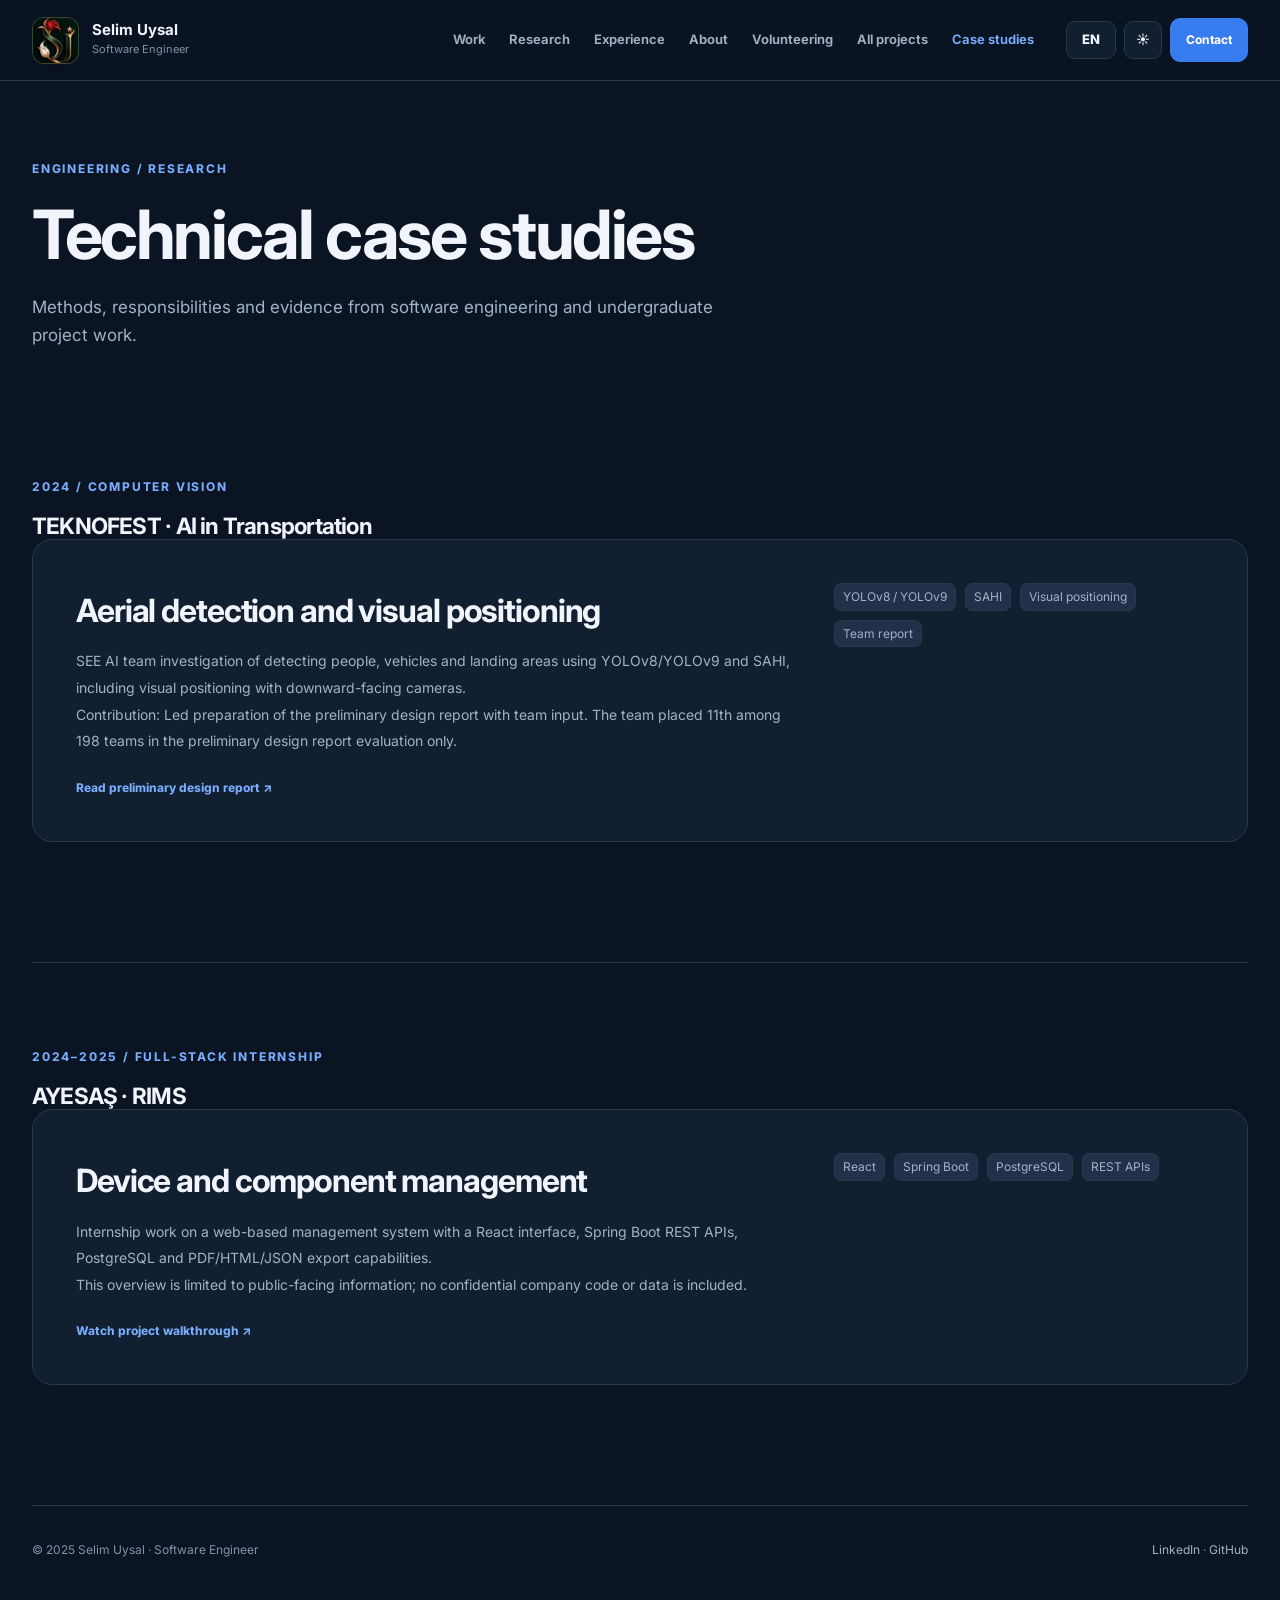
==== case-studies.html @ 6880db23 "Refresh CSS cache for unified light and dark gradients" ====
<!doctype html>
<html lang="en"><head>
<meta charset="utf-8"><meta name="viewport" content="width=device-width,initial-scale=1">
<meta name="theme-color" content="#101827">
<meta name="description" content="Engineering case studies from TEKNOFEST computer vision work and AYESAŞ full-stack software development.">
<meta name="author" content="Selim Uysal">
<meta name="robots" content="index, follow, max-image-preview:large">
<title>Technical Case Studies | Selim Uysal</title>
<link rel="canonical" href="https://selimuysal.github.io/selim/case-studies.html">
<link rel="icon" type="image/png" sizes="128x128" href="./assets/favicon.png">
<link rel="icon" type="image/webp" sizes="400x400" href="./assets/selim-monogram.webp">
<link rel="apple-touch-icon" href="./assets/favicon.png">
<meta property="og:type" content="website">
<meta property="og:site_name" content="Selim Uysal">
<meta property="og:locale" content="en_US">
<meta property="og:title" content="Technical Case Studies | Selim Uysal">
<meta property="og:description" content="Engineering case studies from TEKNOFEST computer vision work and AYESAŞ full-stack software development.">
<meta property="og:url" content="https://selimuysal.github.io/selim/case-studies.html">
<meta property="og:image" content="https://selimuysal.github.io/selim/assets/og-cover.png?v=20261028-2">
<meta property="og:image:secure_url" content="https://selimuysal.github.io/selim/assets/og-cover.png?v=20261028-2">
<meta property="og:image:type" content="image/png">
<meta property="og:image:width" content="1200">
<meta property="og:image:height" content="630">
<meta property="og:image:alt" content="Selim Uysal portfolio share card with original portrait and SU monogram">
<meta name="twitter:card" content="summary_large_image">
<meta name="twitter:title" content="Technical Case Studies | Selim Uysal">
<meta name="twitter:description" content="Engineering case studies from TEKNOFEST computer vision work and AYESAŞ full-stack software development.">
<meta name="twitter:image" content="https://selimuysal.github.io/selim/assets/og-cover.png?v=20261028-2">
<meta name="twitter:image:alt" content="Selim Uysal portfolio share card with original portrait and SU monogram">
<link rel="stylesheet" href="./assets/site.css?v=cards-gradient-20261028">
<script>try{const t=localStorage.getItem('selim-theme');document.documentElement.dataset.theme=t==='light'?'light':'dark'}catch(e){document.documentElement.dataset.theme='dark'}</script>
<script defer type="module" src="./assets/site.js?v=og-social-20261028"></script>
</head><body data-page="case-studies">
<div id="app"><!-- PRERENDER:START --><a href="#main" class="skip">Skip to content</a>
<header class="site-header"><div class="container header-inner"><a href="./index.html" class="identity"><img class="identity-mark" src="./assets/selim-monogram.webp" alt="" width="43" height="43"><span class="identity-name"><strong>Selim Uysal</strong><small>Software Engineer</small></span></a><nav class="nav" aria-label="Primary navigation"><a href="./index.html#work">Work</a><a href="./index.html#research">Research</a><a href="./index.html#experience">Experience</a><a href="./index.html#about">About</a><a href="./index.html#volunteering">Volunteering</a><a href="./projects.html">All projects</a><a href="./case-studies.html" aria-current="page">Case studies</a></nav><div class="header-actions"><button class="lang-btn" data-lang aria-label="Language">EN</button><button class="icon-btn" data-toggle-theme aria-label="Change theme">☀</button><a class="small-cta" href="./index.html#contact">Contact</a><button class="menu-btn" data-menu aria-expanded="false" aria-controls="mobile-nav" aria-label="Toggle navigation">☰</button></div></div><nav class="container mobile-nav" id="mobile-nav" aria-label="Mobile navigation"><a href="./index.html#work">Work</a><a href="./index.html#research">Research</a><a href="./index.html#experience">Experience</a><a href="./index.html#about">About</a><a href="./index.html#volunteering">Volunteering</a><a href="./projects.html">All projects</a><a href="./case-studies.html">Case studies</a><a href="./index.html#contact">Contact</a></nav></header>
<main class="container" id="main"><section class="page-hero"><span class="eyebrow">ENGINEERING / RESEARCH</span><h1>Technical case studies</h1><p>Methods, responsibilities and evidence from software engineering and undergraduate project work.</p></section>
<section class="section" id="teknofest"><span class="kicker">2024 / COMPUTER VISION</span><h2>TEKNOFEST · AI in Transportation</h2><div class="research-band"><div><h3>Aerial detection and visual positioning</h3><p>SEE AI team investigation of detecting people, vehicles and landing areas using YOLOv8/YOLOv9 and SAHI, including visual positioning with downward-facing cameras.</p><p>Contribution: Led preparation of the preliminary design report with team input. The team placed 11th among 198 teams in the preliminary design report evaluation only.</p><div class="project-actions"><a href="./assets/reports/teknofest-ai-transportation.pdf" target="_blank" rel="noopener noreferrer">Read preliminary design report ↗</a></div></div><div class="research-tags"><span class="tag">YOLOv8 / YOLOv9</span><span class="tag">SAHI</span><span class="tag">Visual positioning</span></div></div></section>
<section class="section" id="rims"><span class="kicker">2024–2025 / FULL-STACK INTERNSHIP</span><h2>AYESAŞ · RIMS</h2><div class="research-band"><div><h3>Device and component management</h3><p>Internship work on a web-based management system with a React interface, Spring Boot REST APIs, PostgreSQL and PDF/HTML/JSON export capabilities.</p><p>This overview is limited to public-facing information; no confidential company code or data is included.</p><div class="project-actions"><a href="https://www.youtube.com/watch?v=ZgHwIUqJTao" target="_blank" rel="noopener noreferrer">Watch project walkthrough ↗</a></div></div><div class="research-tags"><span class="tag">React</span><span class="tag">Spring Boot</span><span class="tag">PostgreSQL</span></div></div></section></main><footer class="container footer"><span>© 2025 Selim Uysal · Software Engineer</span><span><a href="https://github.com/SelimUysal" target="_blank" rel="noopener noreferrer">GitHub</a> · <a href="https://www.linkedin.com/in/seli%CC%87muysal/?locale=en-US" target="_blank" rel="noopener noreferrer">LinkedIn ↗</a></span></footer><!-- PRERENDER:END --></div>
</body></html>
---- assets/site.css ----
@import url('https://fonts.googleapis.com/css2?family=Inter:wght@400;500;600;700;800&display=swap');
:root{--bg:#0b1422;--panel:#121f30;--panel-2:#18263a;--ink:#f1f5fb;--muted:#a2b2c7;--faint:#8292a9;--line:#29384c;--blue:#79aefe;--blue-strong:#377df0;--tag:#203149;--shadow:0 16px 52px #00000022;color-scheme:dark}
:root[data-theme='light']{--bg:#f6f8fc;--panel:#fff;--panel-2:#edf3fb;--ink:#152239;--muted:#4e6078;--faint:#677993;--line:#d7e0eb;--blue:#145ec7;--blue-strong:#216cd9;--tag:#eaf0f8;--shadow:0 14px 40px #1a30531a;color-scheme:light}
*{box-sizing:border-box}html{scroll-behavior:smooth;scroll-padding-top:110px}body{margin:0;background:var(--bg);color:var(--ink);font-family:Inter,ui-sans-serif,-apple-system,BlinkMacSystemFont,'Segoe UI',sans-serif;font-size:15px;line-height:1.68;-webkit-font-smoothing:antialiased}a{color:inherit;text-decoration:none}a:hover{color:var(--blue)}button,input{font:inherit}button{cursor:pointer}button:focus-visible,a:focus-visible,input:focus-visible{outline:3px solid var(--blue);outline-offset:4px}h1,h2,h3,h4,p{margin:0}h1,h2,h3,h4{letter-spacing:-.035em;line-height:1.2}p{color:var(--muted)}.skip{position:fixed;z-index:1000;top:-100px;left:20px;background:var(--ink);color:var(--bg);padding:10px 20px;border-radius:8px}.skip:focus{top:12px}.container{width:min(1220px,calc(100% - 64px));margin-inline:auto}.section{padding:84px 0;border-bottom:1px solid var(--line)}.eyebrow,.kicker{color:var(--blue);font-size:12px;font-weight:750;letter-spacing:.15em;text-transform:uppercase}.kicker{display:block;margin-bottom:15px}.section-heading{display:flex;justify-content:space-between;align-items:end;gap:30px;margin-bottom:30px}.section-heading h2{font-size:clamp(30px,4vw,45px);margin:6px 0 10px}.section-heading p{max-width:640px;font-size:15px}.plain-link{font-size:13px;color:var(--blue);font-weight:750;white-space:nowrap}.plain-link:hover{text-decoration:underline;text-underline-offset:5px}.site-header{position:sticky;top:0;z-index:100;border-bottom:1px solid var(--line);background:color-mix(in srgb,var(--bg) 93%,transparent);backdrop-filter:blur(18px)}.header-inner{min-height:80px;display:flex;align-items:center;gap:24px}.identity{display:flex;align-items:center;gap:13px;flex-shrink:0}.identity-mark{display:grid;place-items:center;width:43px;height:43px;background:var(--blue-strong);color:#fff;font-size:17px;font-weight:800;letter-spacing:-.06em;border-radius:12px}.identity-name{display:grid;gap:2px}.identity-name strong{font-size:15px;color:var(--ink);line-height:1.1}.identity-name small{font-size:11px;color:var(--faint)}.nav{display:flex;align-items:center;gap:24px;margin-left:auto}.nav a{font-size:13px;font-weight:650;color:var(--muted)}.nav a:hover,.nav a[aria-current=page]{color:var(--blue)}.header-actions{display:flex;align-items:center;gap:8px;margin-left:8px}.icon-btn,.lang-btn,.menu-btn{border:1px solid var(--line);border-radius:9px;height:38px;min-width:38px;background:var(--panel);color:var(--ink);display:grid;place-items:center;font-size:13px;font-weight:800}.lang-btn{width:50px}.icon-btn:hover,.lang-btn:hover,.menu-btn:hover{border-color:var(--blue)}.menu-btn{display:none}.mobile-nav{display:none}.small-cta{background:var(--blue-strong);color:#fff;border-radius:9px;padding:11px 15px;font-size:12px;font-weight:750;white-space:nowrap}.small-cta:hover{color:#fff;filter:brightness(1.12)}
.hero{display:grid;grid-template-columns:minmax(0,1.06fr) minmax(320px,.94fr);gap:44px;align-items:center;padding:72px 0 64px}.hero h1{font-size:clamp(44px,5.05vw,76px);letter-spacing:-.07em;line-height:1.055;margin:19px 0 23px;max-width:780px}.hero h1 em{color:var(--blue);font-style:normal}.hero-lead{font-size:clamp(16px,1.5vw,18px);line-height:1.75;max-width:590px}.hero-actions{display:flex;flex-wrap:wrap;gap:12px;margin-top:31px}.button{display:inline-flex;align-items:center;justify-content:center;gap:11px;min-height:46px;padding:11px 18px;border-radius:10px;font-size:13px;font-weight:750;transition:transform .15s,filter .15s}.button:hover{transform:translateY(-2px)}.button-primary{background:var(--blue-strong);color:#fff}.button-primary:hover{color:#fff;filter:brightness(1.12)}.button-outline{border:1px solid var(--line);background:var(--panel);color:var(--ink)}.button-outline:hover{border-color:var(--blue)}.hero-notes{display:flex;flex-wrap:wrap;align-items:center;gap:9px;margin-top:28px;font-size:12px;color:var(--faint)}.hero-notes span:not(:last-child)::after{content:'·';margin-left:10px;color:var(--blue)}.hero-visual{position:relative;min-height:470px;border-radius:22px;border:1px solid var(--line);overflow:hidden;background:linear-gradient(180deg,rgba(10,17,32,.04),rgba(6,15,27,.83)),url('./hero-scene.jpg') center/cover;box-shadow:var(--shadow)}.hero-visual::after{content:'';position:absolute;inset:0;background:linear-gradient(90deg,#08132335,transparent 65%);pointer-events:none}.visual-content{position:absolute;z-index:1;bottom:28px;left:30px;right:25px}.visual-top{position:absolute;z-index:1;top:24px;left:26px;right:26px;display:flex;justify-content:space-between;align-items:center;gap:16px;color:#fff;font-size:11px;letter-spacing:.1em}.visual-top span{background:#08182cb5;padding:9px 12px;border-radius:8px}.visual-content strong{color:#fff;font-size:clamp(24px,3vw,35px);line-height:1.19;max-width:340px;display:block;letter-spacing:-.045em}.visual-content p{color:#e2eefa;font-size:12px;margin-top:9px}.metrics{display:grid;grid-template-columns:repeat(4,1fr);border:1px solid var(--line);border-radius:16px;margin-bottom:62px;background:var(--panel)}.metric{padding:20px 23px}.metric:not(:last-child){border-right:1px solid var(--line)}.metric strong{display:block;font-size:23px;line-height:1.2;margin-bottom:5px}.metric span{display:block;color:var(--muted);font-size:12px}
.project-grid{display:grid;grid-template-columns:repeat(2,minmax(0,1fr));gap:19px}.project-card{background:var(--panel);border:1px solid var(--line);border-radius:17px;min-width:0;padding:27px;display:flex;flex-direction:column;min-height:280px;transition:border-color .15s,transform .15s}.project-card:hover{border-color:var(--blue);transform:translateY(-2px)}.card-top{display:flex;justify-content:space-between;align-items:start;gap:15px;margin-bottom:18px}.project-number{font-size:12px;color:var(--blue);font-weight:800;letter-spacing:.14em}.project-kind{color:var(--faint);font-size:11px;text-transform:uppercase;letter-spacing:.08em}.project-card h3{font-size:23px;line-height:1.25;margin-bottom:11px}.project-card p{line-height:1.7;font-size:13px;flex:1;margin-bottom:20px}.tags{display:flex;flex-wrap:wrap;gap:7px}.tag{display:inline-block;border:1px solid var(--line);background:var(--tag);font-size:11px;color:var(--muted);border-radius:7px;padding:5px 8px;line-height:1.3}.project-actions{display:flex;flex-wrap:wrap;gap:16px;margin-top:23px}.project-actions a,.certificate a,.cv-card a{color:var(--blue);font-size:12px;font-weight:760}.project-actions a:hover,.certificate a:hover,.cv-card a:hover{text-decoration:underline;text-underline-offset:5px}.academic-grid{display:grid;grid-template-columns:repeat(3,minmax(0,1fr));gap:16px}.academic-grid .project-card{padding:23px;min-height:290px}.academic-grid .project-card h3{font-size:20px}.academic-grid .project-card p{font-size:12.5px}.section-note{margin-top:21px;font-size:12px;color:var(--faint)}
.research-band{display:grid;grid-template-columns:1.45fr .75fr;gap:44px;background:var(--panel);border:1px solid var(--line);border-radius:20px;padding:43px;margin-bottom:36px}.research-band h3{font-size:clamp(24px,2.5vw,33px);margin:9px 0 18px}.research-band p{font-size:14px;line-height:1.9}.research-tags{display:flex;flex-wrap:wrap;gap:9px;align-content:start}.research-tags>h4{width:100%;font-size:13px;margin:7px 0 8px}.research-tags .tag{font-size:12px}.timeline{display:grid;grid-template-columns:repeat(3,minmax(0,1fr));gap:17px}.experience-card{border-top:2px solid var(--blue);background:var(--panel);border-radius:0 0 13px 13px;padding:27px;min-width:0}.experience-card time{font-size:12px;color:var(--blue);font-weight:750}.experience-card h3{font-size:21px;margin:15px 0 6px}.experience-card strong{font-size:12px;color:var(--ink)}.experience-card p{margin-top:13px;font-size:13px}.bottom-grid{display:grid;grid-template-columns:1fr 1fr;gap:35px}.info-card{background:var(--panel);border:1px solid var(--line);border-radius:16px;padding:28px}.info-card h3{font-size:21px;margin-bottom:17px}.info-card p{font-size:13px}.info-card .line{border-top:1px solid var(--line);margin:19px 0}.info-card h4{font-size:15px;margin:9px 0 5px}.certificate-grid,.cv-grid{display:grid;grid-template-columns:repeat(2,minmax(0,1fr));gap:18px}.certificate,.cv-card{border:1px solid var(--line);border-radius:16px;background:var(--panel);padding:27px}.certificate h3,.cv-card h3{font-size:20px;margin:8px 0 12px}.certificate p,.cv-card p{font-size:13px;margin-bottom:16px}.contact-panel{border:1px solid var(--line);border-radius:20px;padding:43px;background:linear-gradient(115deg,var(--panel),var(--panel-2));display:flex;justify-content:space-between;gap:24px;align-items:center}.contact-panel h2{font-size:clamp(25px,3vw,37px);margin:8px 0 10px}.contact-links{display:flex;gap:12px;flex-wrap:wrap}.footer{padding:34px 0 50px;display:flex;justify-content:space-between;gap:18px;color:var(--faint);font-size:12px}.footer a{color:var(--muted)}.footer a:hover{color:var(--blue)}
.page-hero{padding:74px 0 43px}.page-hero h1{font-size:clamp(43px,5.5vw,68px);margin:14px 0 17px}.page-hero p{font-size:17px;max-width:730px}.search-panel{border:1px solid var(--line);background:var(--panel);border-radius:17px;padding:21px;margin-bottom:23px}.search-toolbar{display:flex;gap:13px;align-items:center;flex-wrap:wrap}.search-field{position:relative;flex:1;min-width:250px}.search-field input{width:100%;min-height:48px;padding:11px 16px 11px 43px;background:var(--bg);color:var(--ink);border:1px solid var(--line);border-radius:10px;outline:none}.search-field input:focus{border-color:var(--blue)}.search-icon{position:absolute;left:17px;top:13px;color:var(--faint);font-size:19px;pointer-events:none}.filter-buttons{display:flex;flex-wrap:wrap;gap:7px}.filter-buttons button{background:var(--tag);color:var(--muted);border:1px solid var(--line);border-radius:9px;padding:11px 14px;font-size:12px;font-weight:750}.filter-buttons button[aria-pressed=true]{color:#fff;background:var(--blue-strong);border-color:var(--blue-strong)}.search-bottom{display:flex;justify-content:space-between;gap:15px;flex-wrap:wrap;align-items:center;margin-top:15px;font-size:12px;color:var(--faint)}.suggestions{display:flex;gap:7px;flex-wrap:wrap}.suggestions button{border:1px solid var(--line);border-radius:8px;background:transparent;color:var(--muted);padding:5px 9px;font-size:11px}.suggestions button:hover{border-color:var(--blue)}.directory-results{padding-bottom:75px}.directory-results .project-card{min-height:270px}.empty-state{border:1px dashed var(--line);border-radius:12px;text-align:center;padding:60px 20px;color:var(--muted)}.directory-status{font-size:13px;color:var(--muted);margin-bottom:18px}
.cv-wrapper{max-width:920px;margin:55px auto 90px}.cv-toolbar{display:flex;align-items:center;justify-content:space-between;gap:15px;margin-bottom:23px}.cv-paper{background:#fff;color:#192b41;padding:55px 62px;box-shadow:0 15px 55px #00000018;border-radius:10px}.cv-paper h1{font-size:48px;margin-bottom:9px;color:#142339}.cv-paper .cv-subtitle{color:#4f6580;font-size:13px}.cv-paper a{color:#215f9d}.cv-paper a:hover{text-decoration:underline}.cv-paper .cv-intro{font-size:14px;color:#334960;margin:24px 0}.cv-paper h2{border-bottom:1px solid #cad3df;padding:0 0 10px;margin:31px 0 18px;font-size:17px;text-transform:uppercase;letter-spacing:.04em;color:#1b4574}.cv-paper h3{font-size:15px;color:#192b41;margin-bottom:5px}.cv-paper p{font-size:12.5px;color:#415368}.cv-entry{margin:0 0 19px;break-inside:avoid}.cv-entry-top{display:flex;justify-content:space-between;gap:14px}.cv-entry-top small{white-space:nowrap;color:#5c7085}.cv-tech{color:#285c8c!important;font-size:11px!important;margin-top:7px!important}.cv-paper .tag{background:#ecf3fa;color:#355474;border-color:#d9e5ed}.cv-paper .project-actions{margin-top:8px}.cv-paper .project-actions a{font-size:11px}.cv-paper .cv-inline{display:flex;gap:17px;flex-wrap:wrap;margin-top:14px;font-size:12px;color:#506884}
@media(max-width:1100px){.header-inner{gap:16px}.nav{gap:15px}.hero{gap:30px}.academic-grid{grid-template-columns:repeat(2,1fr)}}
@media(max-width:900px){.container{width:min(100% - 40px,1220px)}.nav{display:none}.menu-btn{display:grid}.header-actions{margin-left:auto}.mobile-nav{display:none}.mobile-nav.open{display:grid;grid-template-columns:repeat(2,1fr);gap:5px 13px;padding:8px 0 20px}.mobile-nav a{padding:12px 10px;border-bottom:1px solid var(--line);font-size:13px;font-weight:650}.hero{grid-template-columns:1fr;gap:30px;padding:52px 0}.hero-visual{min-height:340px}.metrics{margin-bottom:35px}.research-band{grid-template-columns:1fr;gap:20px}.timeline{grid-template-columns:1fr}.experience-card{padding:23px}.bottom-grid{gap:17px}.small-cta{display:none}}
@media(max-width:630px){.container{width:calc(100% - 32px)}.header-inner{min-height:66px}.identity-mark{width:38px;height:38px}.identity-name strong{font-size:13px}.identity-name small{font-size:10px}.header-actions{gap:5px}.icon-btn,.lang-btn,.menu-btn{min-width:35px;height:35px}.lang-btn{width:42px}.hero{padding-top:43px}.hero h1{font-size:clamp(40px,10vw,58px)}.hero-lead{font-size:15px}.hero-visual{min-height:305px}.visual-content{bottom:22px;left:23px}.visual-top{left:22px;right:22px}.visual-content strong{font-size:25px}.metrics{grid-template-columns:repeat(2,1fr)}.metric{padding:16px}.metric:nth-child(2){border-right:0}.metric:nth-child(-n+2){border-bottom:1px solid var(--line)}.metric strong{font-size:21px}.section{padding:56px 0}.section-heading{display:block}.section-heading h2{font-size:32px}.section-heading .plain-link{display:inline-block;margin-top:15px}.project-grid,.academic-grid,.certificate-grid,.cv-grid,.bottom-grid{grid-template-columns:1fr}.project-card,.academic-grid .project-card{padding:23px;min-height:0}.research-band{padding:25px}.contact-panel{padding:28px;display:block}.contact-links{margin-top:23px}.footer{flex-direction:column}.page-hero{padding:50px 0 33px}.page-hero h1{font-size:43px}.search-toolbar{display:block}.search-field{min-width:0}.filter-buttons{margin-top:13px}.filter-buttons button{flex:1;padding:10px}.cv-wrapper{margin:25px 0 65px}.cv-paper{padding:29px 22px}.cv-paper h1{font-size:37px}.cv-entry-top{display:block}.cv-entry-top small{display:block;margin-top:4px}}
@media print{@page{size:A4;margin:16mm 15mm}.site-header,.footer,.cv-toolbar{display:none!important}body,.cv-paper{background:#fff!important;color:#111!important}.cv-wrapper{max-width:none;margin:0}.cv-paper{padding:0;box-shadow:none;border-radius:0}.cv-paper h1{font-size:34pt}.cv-paper h2{font-size:13pt}.cv-entry{break-inside:avoid}.cv-paper .cv-inline{font-size:9pt}}
@media(prefers-reduced-motion:reduce){html{scroll-behavior:auto}*,*:before,*:after{transition:none!important;animation:none!important}}
[hidden]{display:none!important}

/* 2026-10-28: Personal portrait and SU brand monogram — responsive, optimized assets */
.identity-mark{
 display:block;width:47px;height:47px;flex:0 0 47px;padding:0;
 object-fit:cover;object-position:center;border-radius:12px;
 background:#041d16;border:1px solid rgba(214,181,102,.27);
 box-shadow:0 2px 12px rgba(0,0,0,.13);
}
.hero-visual{
 background:#e8eef5;isolation:isolate;min-height:470px;
}
.portrait-photo{
 position:absolute;inset:0;width:100%;height:100%;display:block;
 object-fit:cover;object-position:50% 35%;
}
.hero-visual::after{
 z-index:0;background:linear-gradient(180deg,rgba(8,21,39,.05) 0%,transparent 42%,rgba(6,16,31,.93) 100%);
}
.visual-top,.visual-content{z-index:2;}
.visual-top span{background:rgba(8,24,44,.82);color:#fff;backdrop-filter:blur(6px)}
.visual-content strong{color:#fff;text-shadow:0 2px 14px rgba(0,0,0,.6)}
.visual-content p{color:#e1eaf6;text-shadow:0 1px 12px rgba(0,0,0,.55)}
@media(max-width:630px){
 .identity-mark{width:40px;height:40px;flex-basis:40px;border-radius:10px}
 .hero-visual{min-height:380px}
 .portrait-photo{object-position:center 35%}
}

/* Evidence link for the AYESAŞ internship; visual consistency across screen sizes. */
.experience-video{display:inline-flex;align-items:center;gap:9px;font-size:12px;font-weight:750;margin-top:17px;min-height:35px;padding:7px 12px;border:1px solid var(--line);border-radius:9px;color:var(--blue);background:var(--panel-2)}
.experience-video:hover{border-color:var(--blue);color:var(--blue)}
.cv-paper .cv-intro{font-size:14px;line-height:1.75}
.cv-research-copy{font-size:12.5px;line-height:1.8;margin-bottom:21px}
.cv-context{font-size:11.5px;line-height:1.7;margin-bottom:19px}
.cv-paper .cv-featured-experience{padding:16px 18px;background:#f0f5fb;border-radius:10px;border-left:3px solid #2668b0}
.cv-paper .cv-featured-experience p{margin-top:7px}
.cv-paper .cv-evidence{display:flex;flex-wrap:wrap;gap:10px;margin-top:13px}
.cv-paper .cv-evidence a{display:inline-flex;align-items:center;padding:8px 11px;border:1px solid #adc7df;border-radius:8px;text-decoration:none;color:#17568e;font-weight:750}
.cv-paper .cv-evidence a:hover{background:#e2edf8}
.cv-paper .cv-skill-groups{display:grid;grid-template-columns:1fr;gap:13px}
.cv-paper .cv-skill-group{break-inside:avoid}
.cv-paper .cv-skill-group h3{font-size:12px;margin-bottom:7px;color:#335978}
.cv-paper .cv-credential{margin-bottom:10px}
@media(max-width:630px){.cv-paper .cv-featured-experience{padding:14px}.experience-video{font-size:11.5px}}
@media print{.cv-paper .cv-featured-experience{background:#fff;border-left:2px solid #526f92;padding:10px 14px}.experience-video{color:#184d79;background:#fff;border:1px solid #aab9c9}.cv-paper .cv-evidence a{padding:3px 0;border:0}}

/* Three featured credentials; use full card widths on smaller screens. */
.certificate-grid{grid-template-columns:repeat(3,minmax(0,1fr))}
@media(max-width:900px){.certificate-grid{grid-template-columns:repeat(2,minmax(0,1fr))}}
@media(max-width:630px){.certificate-grid{grid-template-columns:1fr}}

/* Community work is intentionally understated, distinct from professional work. */
.volunteer-panel{display:flex;align-items:center;justify-content:space-between;gap:26px;padding:32px 36px;border:1px solid var(--line);border-radius:18px;background:var(--panel)}
.volunteer-copy{max-width:740px;min-width:0}
.volunteer-panel h2{font-size:clamp(26px,3vw,36px);margin:9px 0 12px}
.volunteer-lead{max-width:660px;font-size:15px;line-height:1.75}
.volunteer-note{display:inline-block;color:var(--faint);font-size:12px;margin-top:14px}
.volunteer-link{flex:none;white-space:normal;text-align:center}
@media(max-width:900px){.volunteer-panel{padding:27px}}
@media(max-width:630px){.volunteer-panel{flex-direction:column;align-items:stretch;padding:23px;gap:18px}.volunteer-link{width:100%}}

.experience-date-link{color:var(--blue);text-decoration:underline;text-decoration-color:transparent;text-underline-offset:3px}.experience-date-link:hover{text-decoration-color:currentColor}

/* Technical case study reading layout */
.study-panel{border:1px solid var(--line);border-radius:18px;padding:clamp(22px,4vw,45px);background:var(--panel)}.study-panel h2{font-size:clamp(29px,4.5vw,49px);margin:9px 0 25px}.study-panel h3{font-size:16px;margin-bottom:9px}.study-grid{display:grid;grid-template-columns:repeat(2,minmax(0,1fr));gap:28px}.study-grid p{line-height:1.85;overflow-wrap:anywhere}.study-note{margin:23px 0 17px;color:var(--muted);font-size:13px;line-height:1.75}.study-panel .project-actions{display:flex;flex-wrap:wrap;gap:16px}@media(max-width:630px){.study-grid{grid-template-columns:1fr;gap:22px}.study-panel{padding:22px}.study-panel h2{font-size:30px}}

/* Unified contact buttons and controls */
.contact-links{display:grid;grid-template-columns:repeat(2,minmax(0,1fr));gap:12px;width:min(100%,360px);flex-shrink:0}
.contact-links .contact-button{width:100%;min-width:0;min-height:46px;padding:11px 14px;border:1px solid var(--line);background:var(--panel);color:var(--ink);border-radius:10px;font-size:13px;font-weight:750;justify-content:center;text-align:center}
.contact-links .contact-button:hover{border-color:var(--blue);background:var(--panel-2);color:var(--blue)}
.small-cta{display:inline-flex;align-items:center;justify-content:center;min-height:42px;border:1px solid var(--blue-strong);border-radius:10px}
.button,.filter-buttons button,.experience-video,.volunteer-link{border-radius:10px;font-weight:750}
@media(max-width:900px){.contact-links{width:min(100%,400px)}}
@media(max-width:630px){.contact-links{width:100%;grid-template-columns:repeat(2,minmax(0,1fr))}.contact-links .contact-button{padding:11px 8px}}
@media(max-width:350px){.contact-links{grid-template-columns:1fr}}


/* Immersive editorial hero: integrated portrait, accessible content and responsive stacking. */
.hero{position:relative;isolation:isolate;overflow:hidden;display:flex;align-items:center;min-height:625px;border:1px solid var(--line);border-radius:22px;padding:0;margin:34px 0 54px;background:#091827;box-shadow:var(--shadow)}
.hero-copy{z-index:2;position:relative;flex:0 0 56%;width:56%;max-width:680px;min-width:0;padding:68px clamp(28px,4vw,64px);color:#fff}
.hero .eyebrow{color:#a0caff}.hero h1{font-size:clamp(42px,4.25vw,67px);max-width:650px;line-height:1.08;letter-spacing:-.057em;margin:17px 0 20px;color:#fff}
.hero h1 em{color:#a0caff}.hero .hero-lead{color:#dce7f2;max-width:530px;font-size:clamp(15px,1.3vw,18px);line-height:1.72}
.hero .hero-notes{color:#c8d8ea}.hero .hero-notes span:not(:last-child)::after{color:#90bfff}
.hero .button-primary{background:#357cec;color:#fff;border-color:#357cec}.hero .button-outline{color:#fff;background:rgba(13,31,51,.60);border-color:rgba(224,237,255,.40)}
.hero .button-outline:hover{border-color:#e0ecff;background:rgba(20,42,65,.76);color:#fff}
.hero-visual{position:absolute;inset:0;min-height:0;overflow:hidden;border:0;border-radius:0;background:#091827;box-shadow:none;pointer-events:none}
.hero-visual .portrait-photo{position:absolute;inset:0 0 0 auto;width:68%;height:100%;object-fit:cover;object-position:50% 28%;border-radius:0;display:block}
.hero-visual::before{content:'';position:absolute;z-index:1;inset:0;background:linear-gradient(90deg,#091827 0%,rgba(9,24,39,.99) 27%,rgba(9,24,39,.93) 42%,rgba(9,24,39,.69) 55%,rgba(9,24,39,.20) 76%,transparent 91%);pointer-events:none}
.hero-visual::after{content:'';position:absolute;z-index:1;inset:0;background:linear-gradient(0deg,rgba(7,21,38,.20),transparent 35%);pointer-events:none}
@media(max-width:900px){
 .hero{flex-direction:column;align-items:stretch;min-height:0;background:transparent;border:0;box-shadow:none;overflow:visible;gap:0;padding:0;margin:22px 0 38px}
 .hero-visual{position:relative;inset:auto;order:-1;display:block;flex:none;width:100%;height:clamp(315px,55vw,470px);border-radius:18px;border:1px solid var(--line);overflow:hidden;background:#d9e3ec;box-shadow:var(--shadow)}
 .hero-visual .portrait-photo{inset:0;width:100%;height:100%;object-fit:cover;object-position:50% 27%}
 .hero-visual::before{background:linear-gradient(0deg,rgba(9,24,39,.13),transparent 52%)}.hero-visual::after{display:none}
 .hero-copy{max-width:none;width:100%;flex:none;color:var(--ink);padding:30px 2px 0}
 .hero .eyebrow{color:var(--blue)}.hero h1{color:var(--ink);margin-top:14px;max-width:830px;font-size:clamp(38px,5vw,58px)}
 .hero h1 em{color:var(--blue)}.hero .hero-lead{color:var(--muted);max-width:760px}
 .hero .hero-notes{color:var(--faint)}.hero .hero-notes span:not(:last-child)::after{color:var(--blue)}
 .hero .button-primary{background:var(--blue-strong)}.hero .button-outline{color:var(--ink);background:var(--panel);border-color:var(--line)}
 .hero .button-outline:hover{color:var(--blue);background:var(--panel-2)}
}
@media(max-width:630px){
 .hero{margin:18px 0 32px}.hero-visual{height:clamp(285px,78vw,390px);border-radius:16px}
 .hero-visual .portrait-photo{object-position:50% 20%}.hero-copy{padding:23px 0 0}
 .hero h1{font-size:clamp(35px,10vw,49px);line-height:1.1}.hero .hero-lead{font-size:15px}
 .hero .hero-actions{gap:9px;margin-top:24px}.hero .hero-actions .button{flex:1 1 125px;min-width:0;padding:10px 11px;font-size:12px}
 .hero .hero-notes{margin-top:20px;font-size:11px}
}
@media(prefers-reduced-motion:reduce){.hero .button{transition:none}}

/* Unified image/text hero and distinct theme-aware contrast. */
.hero{--hero-fg:#fff;--hero-muted:#dce7f2;--hero-accent:#a0caff;--hero-gradient:linear-gradient(90deg,#091827 0%,rgba(9,24,39,.99) 27%,rgba(9,24,39,.92) 43%,rgba(9,24,39,.55) 60%,rgba(9,24,39,.06) 83%,transparent 98%)}
:root[data-theme="light"] .hero{--hero-fg:#152239;--hero-muted:#344660;--hero-accent:#235b9c;--hero-gradient:linear-gradient(90deg,#f5f8fd 0%,rgba(245,248,253,.99) 25%,rgba(245,248,253,.94) 43%,rgba(245,248,253,.60) 60%,rgba(245,248,253,.07) 83%,transparent 98%);background:#f5f8fd}
.hero-copy,.hero h1{color:var(--hero-fg)}.hero h1 em,.hero .eyebrow{color:var(--hero-accent)}.hero .hero-lead,.hero .hero-notes{color:var(--hero-muted)}
.hero-visual::before{background:var(--hero-gradient)}
:root[data-theme="light"] .hero .button-outline{color:#152239;background:rgba(255,255,255,.86);border-color:#c0d0e1}
@media(max-width:900px){
.hero{display:flex;flex-direction:column;align-items:stretch;gap:0;min-height:0;overflow:hidden;border:1px solid var(--line);border-radius:20px;background:var(--panel);box-shadow:var(--shadow);padding:0}
.hero-visual{position:relative;order:-1;inset:auto;flex:0 0 auto;display:block;width:100%;height:clamp(330px,62vw,520px);border:0;border-radius:0;box-shadow:none}
.hero-visual .portrait-photo{width:100%;height:100%;object-fit:cover;object-position:50% 26%}
.hero-visual::before{background:linear-gradient(0deg,var(--panel),transparent 40%);opacity:.25}.hero-visual::after{display:none}
.hero-copy{position:relative;z-index:2;order:0;flex:0 0 auto;width:100%;max-width:none;padding:clamp(24px,4vw,42px);background:var(--panel);color:var(--ink)}
.hero h1{color:var(--ink)}.hero h1 em,.hero .eyebrow{color:var(--blue)}.hero .hero-lead{color:var(--muted)}.hero .hero-notes{color:var(--faint)}
.hero .button-outline,:root[data-theme="light"] .hero .button-outline{color:var(--ink);background:var(--panel-2);border-color:var(--line)}
}
@media(max-width:630px){.hero{margin:16px 0 30px;border-radius:16px}.hero-visual{height:clamp(285px,82vw,420px)}.hero-copy{padding:22px 19px 26px}.hero h1{font-size:clamp(33px,9.4vw,48px);overflow-wrap:break-word}}

/* Restrained featured software project: a single visual anchor among text-first cards. */
.project-grid > .project-card-featured{grid-column:1/-1;display:grid;grid-template-columns:minmax(0,1.08fr) minmax(0,.92fr);gap:0;padding:0;overflow:hidden;min-height:0;align-items:stretch}
.project-feature-media{display:flex;align-items:center;min-width:0;overflow:hidden;background:var(--panel-2);text-decoration:none}
.project-feature-media img{width:100%;height:auto;display:block;object-fit:contain;transition:transform .22s ease}
.project-feature-media:hover img{transform:scale(1.015)}
.project-feature-content{padding:clamp(22px,2.6vw,38px);min-width:0;display:flex;flex-direction:column;justify-content:center}
.project-feature-content .card-top{margin-bottom:13px}
.project-feature-content h3{font-size:clamp(23px,2.4vw,30px)}
.project-feature-content p{flex:0 1 auto;font-size:14px;line-height:1.7;margin-bottom:19px}
.project-feature-content .project-actions{margin-top:22px}
.project-feature-media:focus-visible{outline:3px solid var(--blue);outline-offset:-4px}
@media(max-width:900px){.project-grid > .project-card-featured{grid-template-columns:1fr}.project-feature-media img{width:100%;height:auto}.project-feature-content{padding:clamp(21px,4vw,30px)}}
@media(max-width:630px){.project-grid > .project-card-featured{border-radius:15px}.project-feature-content{padding:21px}.project-feature-content h3{font-size:23px}.project-feature-content p{font-size:13px}}
@media(prefers-reduced-motion:reduce){.project-feature-media img{transition:none}.project-feature-media:hover img{transform:none}}

/* Consistent project covers at their native 16:9 ratio; no cropping, distortion or stretching. */
.project-card:has(> .project-cover-media){overflow:hidden}
.project-cover-media{display:block;flex:none;width:calc(100% + 54px);aspect-ratio:16 / 9;margin:-27px -27px 22px;overflow:hidden;border-bottom:1px solid var(--line);background:var(--panel-2)}
.project-cover-media img{display:block;width:100%;height:100%;object-fit:contain;object-position:center}
.project-cover-media:focus-visible{outline:3px solid var(--blue);outline-offset:-4px}
.project-cover-media:hover{background:var(--tag)}
@media(max-width:630px){.project-cover-media{width:calc(100% + 44px);margin:-22px -22px 20px}}

/* Photographic evidence within professional experience cards. */
.experience-card{display:flex;flex-direction:column;min-width:0}
.experience-photo{display:block;width:100%;height:clamp(150px,16vw,210px);margin:18px 0 1px;overflow:hidden;border-radius:11px;border:1px solid var(--line);background:var(--panel-2);line-height:0;isolation:isolate;flex:0 0 auto}
.experience-photo img{display:block;width:100%;height:100%;object-fit:cover;object-position:center 32%;transform:scale(1);transition:transform .25s ease}
.experience-photo--lentatek img{object-position:center 28%}
.experience-photo--deneyap img{object-fit:contain;object-position:center;background:var(--panel-2)}
.experience-photo:hover img{transform:scale(1.025)}
.experience-photo:focus-visible{outline:3px solid var(--blue);outline-offset:3px}
@media(max-width:900px){.experience-photo{height:clamp(175px,32vw,270px)}}
@media(max-width:630px){.experience-photo{height:clamp(160px,52vw,235px)}}
@media(prefers-reduced-motion:reduce){.experience-photo img{transition:none}.experience-photo:hover img{transform:none}}

/* Academic technical illustrations: matched 16:9 covers, no layout distortion. */
.academic-grid .project-card{overflow:hidden}
.academic-grid .project-cover-media{width:calc(100% + 46px);margin:-23px -23px 20px;aspect-ratio:16/9}
.academic-grid .project-cover-media img{object-fit:contain}

/* Unified card gradient: exactly the same 115deg panel -> panel-2 transition
   as the original Contact section, in light AND dark themes. */
.contact-panel,
.volunteer-panel,
.cv-grid .cv-card,
.certificate-grid .certificate,
.bottom-grid .info-card {
  background: linear-gradient(115deg, var(--panel), var(--panel-2));
}
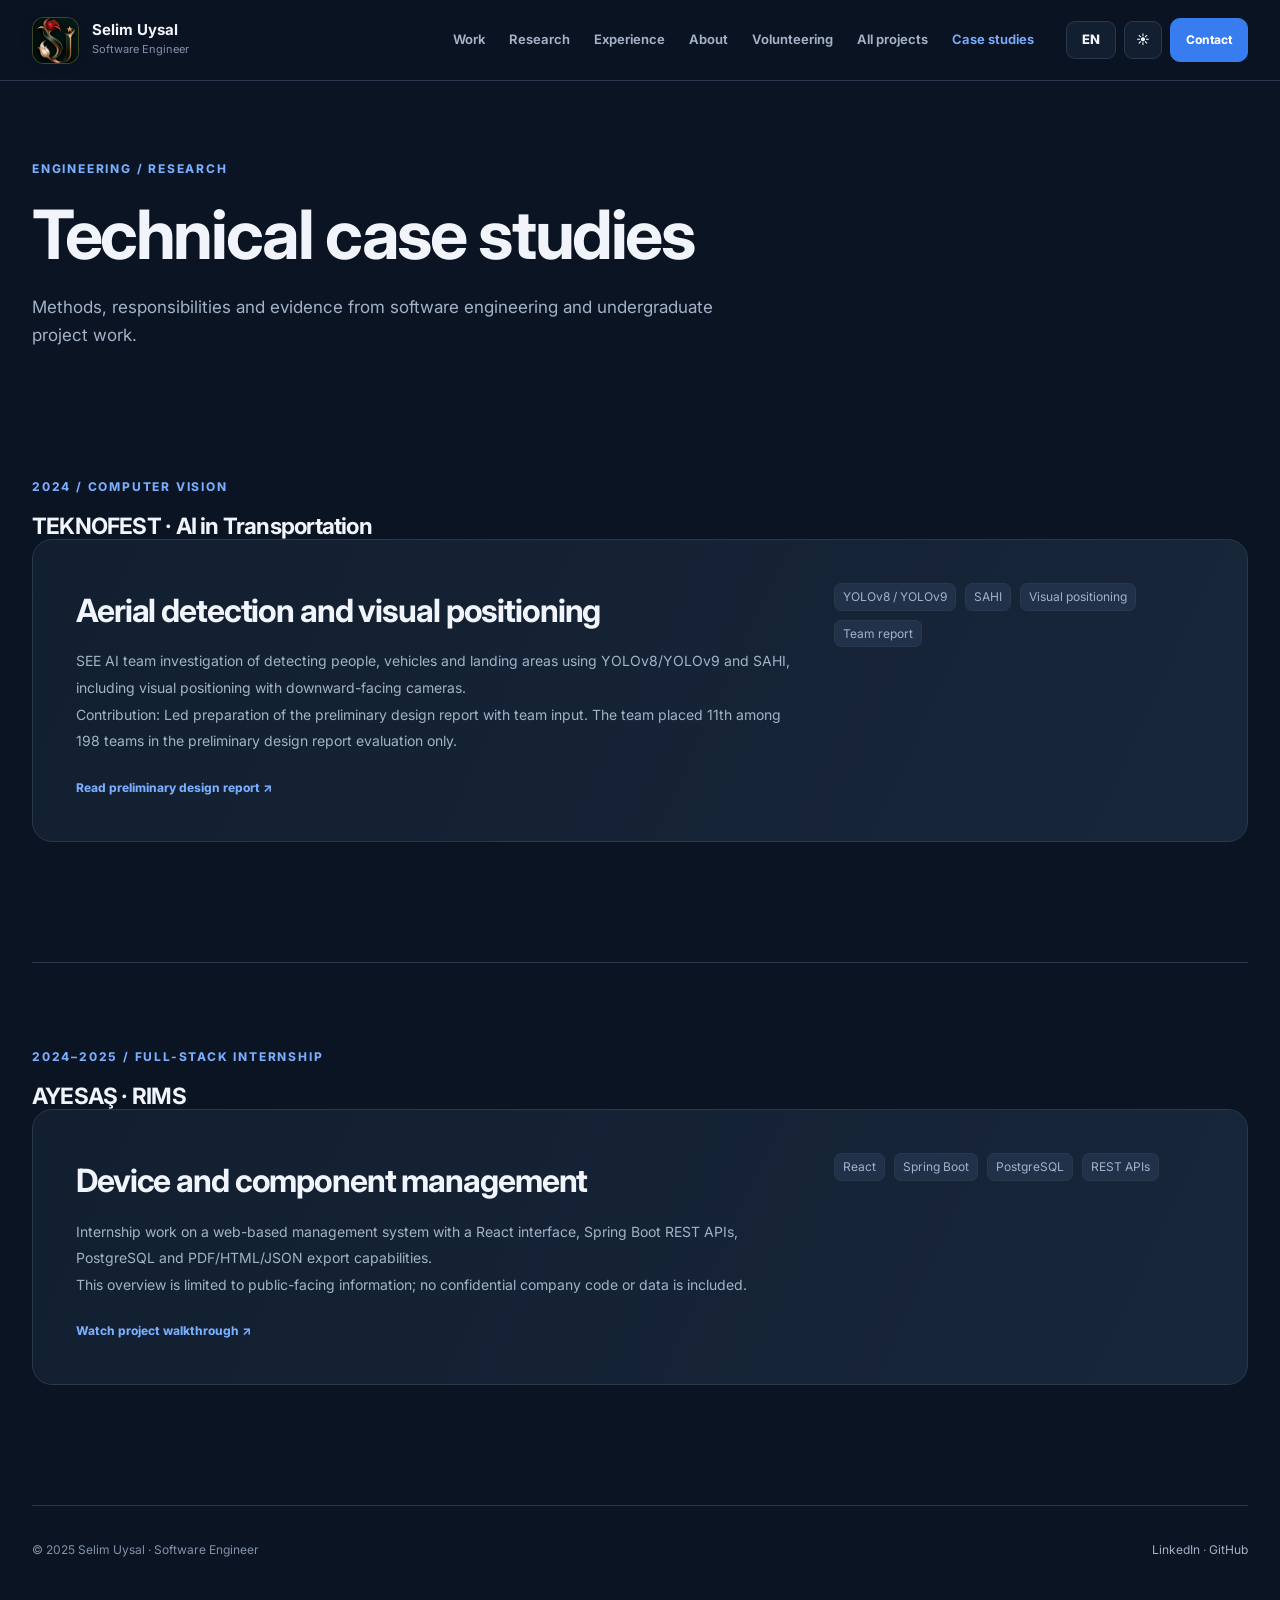
==== commit a97ae96a: "Stage privacy-minimal analytics script and disclose aggregate tracking in footer" ====
--- a/case-studies.html
+++ b/case-studies.html
@@ -29,11 +29,12 @@
 <meta name="twitter:image:alt" content="Selim Uysal portfolio share card with original portrait and SU monogram">
 <link rel="stylesheet" href="./assets/site.css?v=cards-gradient-20261028">
 <script>try{const t=localStorage.getItem('selim-theme');document.documentElement.dataset.theme=t==='light'?'light':'dark'}catch(e){document.documentElement.dataset.theme='dark'}</script>
-<script defer type="module" src="./assets/site.js?v=og-social-20261028"></script>
+<script defer type="module" src="./assets/site.js?v=analytics-footer-20261030"></script>
+<script defer src="./assets/cookieless-analytics.js?v=20261030-setup"></script>
 </head><body data-page="case-studies">
 <div id="app"><!-- PRERENDER:START --><a href="#main" class="skip">Skip to content</a>
 <header class="site-header"><div class="container header-inner"><a href="./index.html" class="identity"><img class="identity-mark" src="./assets/selim-monogram.webp" alt="" width="43" height="43"><span class="identity-name"><strong>Selim Uysal</strong><small>Software Engineer</small></span></a><nav class="nav" aria-label="Primary navigation"><a href="./index.html#work">Work</a><a href="./index.html#research">Research</a><a href="./index.html#experience">Experience</a><a href="./index.html#about">About</a><a href="./index.html#volunteering">Volunteering</a><a href="./projects.html">All projects</a><a href="./case-studies.html" aria-current="page">Case studies</a></nav><div class="header-actions"><button class="lang-btn" data-lang aria-label="Language">EN</button><button class="icon-btn" data-toggle-theme aria-label="Change theme">☀</button><a class="small-cta" href="./index.html#contact">Contact</a><button class="menu-btn" data-menu aria-expanded="false" aria-controls="mobile-nav" aria-label="Toggle navigation">☰</button></div></div><nav class="container mobile-nav" id="mobile-nav" aria-label="Mobile navigation"><a href="./index.html#work">Work</a><a href="./index.html#research">Research</a><a href="./index.html#experience">Experience</a><a href="./index.html#about">About</a><a href="./index.html#volunteering">Volunteering</a><a href="./projects.html">All projects</a><a href="./case-studies.html">Case studies</a><a href="./index.html#contact">Contact</a></nav></header>
 <main class="container" id="main"><section class="page-hero"><span class="eyebrow">ENGINEERING / RESEARCH</span><h1>Technical case studies</h1><p>Methods, responsibilities and evidence from software engineering and undergraduate project work.</p></section>
 <section class="section" id="teknofest"><span class="kicker">2024 / COMPUTER VISION</span><h2>TEKNOFEST · AI in Transportation</h2><div class="research-band"><div><h3>Aerial detection and visual positioning</h3><p>SEE AI team investigation of detecting people, vehicles and landing areas using YOLOv8/YOLOv9 and SAHI, including visual positioning with downward-facing cameras.</p><p>Contribution: Led preparation of the preliminary design report with team input. The team placed 11th among 198 teams in the preliminary design report evaluation only.</p><div class="project-actions"><a href="./assets/reports/teknofest-ai-transportation.pdf" target="_blank" rel="noopener noreferrer">Read preliminary design report ↗</a></div></div><div class="research-tags"><span class="tag">YOLOv8 / YOLOv9</span><span class="tag">SAHI</span><span class="tag">Visual positioning</span></div></div></section>
-<section class="section" id="rims"><span class="kicker">2024–2025 / FULL-STACK INTERNSHIP</span><h2>AYESAŞ · RIMS</h2><div class="research-band"><div><h3>Device and component management</h3><p>Internship work on a web-based management system with a React interface, Spring Boot REST APIs, PostgreSQL and PDF/HTML/JSON export capabilities.</p><p>This overview is limited to public-facing information; no confidential company code or data is included.</p><div class="project-actions"><a href="https://www.youtube.com/watch?v=ZgHwIUqJTao" target="_blank" rel="noopener noreferrer">Watch project walkthrough ↗</a></div></div><div class="research-tags"><span class="tag">React</span><span class="tag">Spring Boot</span><span class="tag">PostgreSQL</span></div></div></section></main><footer class="container footer"><span>© 2025 Selim Uysal · Software Engineer</span><span><a href="https://github.com/SelimUysal" target="_blank" rel="noopener noreferrer">GitHub</a> · <a href="https://www.linkedin.com/in/seli%CC%87muysal/?locale=en-US" target="_blank" rel="noopener noreferrer">LinkedIn ↗</a></span></footer><!-- PRERENDER:END --></div>
+<section class="section" id="rims"><span class="kicker">2024–2025 / FULL-STACK INTERNSHIP</span><h2>AYESAŞ · RIMS</h2><div class="research-band"><div><h3>Device and component management</h3><p>Internship work on a web-based management system with a React interface, Spring Boot REST APIs, PostgreSQL and PDF/HTML/JSON export capabilities.</p><p>This overview is limited to public-facing information; no confidential company code or data is included.</p><div class="project-actions"><a href="https://www.youtube.com/watch?v=ZgHwIUqJTao" target="_blank" rel="noopener noreferrer">Watch project walkthrough ↗</a></div></div><div class="research-tags"><span class="tag">React</span><span class="tag">Spring Boot</span><span class="tag">PostgreSQL</span></div></div></section></main><footer class="container footer"><span>© 2025 Selim Uysal · Software Engineer</span><span><a href="https://github.com/SelimUysal" target="_blank" rel="noopener noreferrer">GitHub</a> · <a href="https://www.linkedin.com/in/seli%CC%87muysal/?locale=en-US" target="_blank" rel="noopener noreferrer">LinkedIn ↗</a> · <a href="./privacy.html">Privacy &amp; Analytics</a></span></footer><!-- PRERENDER:END --></div>
 </body></html>
--- a/assets/site.css
+++ b/assets/site.css
@@ -184,8 +184,12 @@
    as the original Contact section, in light AND dark themes. */
 .contact-panel,
 .volunteer-panel,
+.research-band,
 .cv-grid .cv-card,
 .certificate-grid .certificate,
 .bottom-grid .info-card {
   background: linear-gradient(115deg, var(--panel), var(--panel-2));
 }
+
+/* Homepage section headings stay title-only, even when an older JS bundle is cached. */
+body[data-page="home"] .section-heading > div > p {display:none !important;}
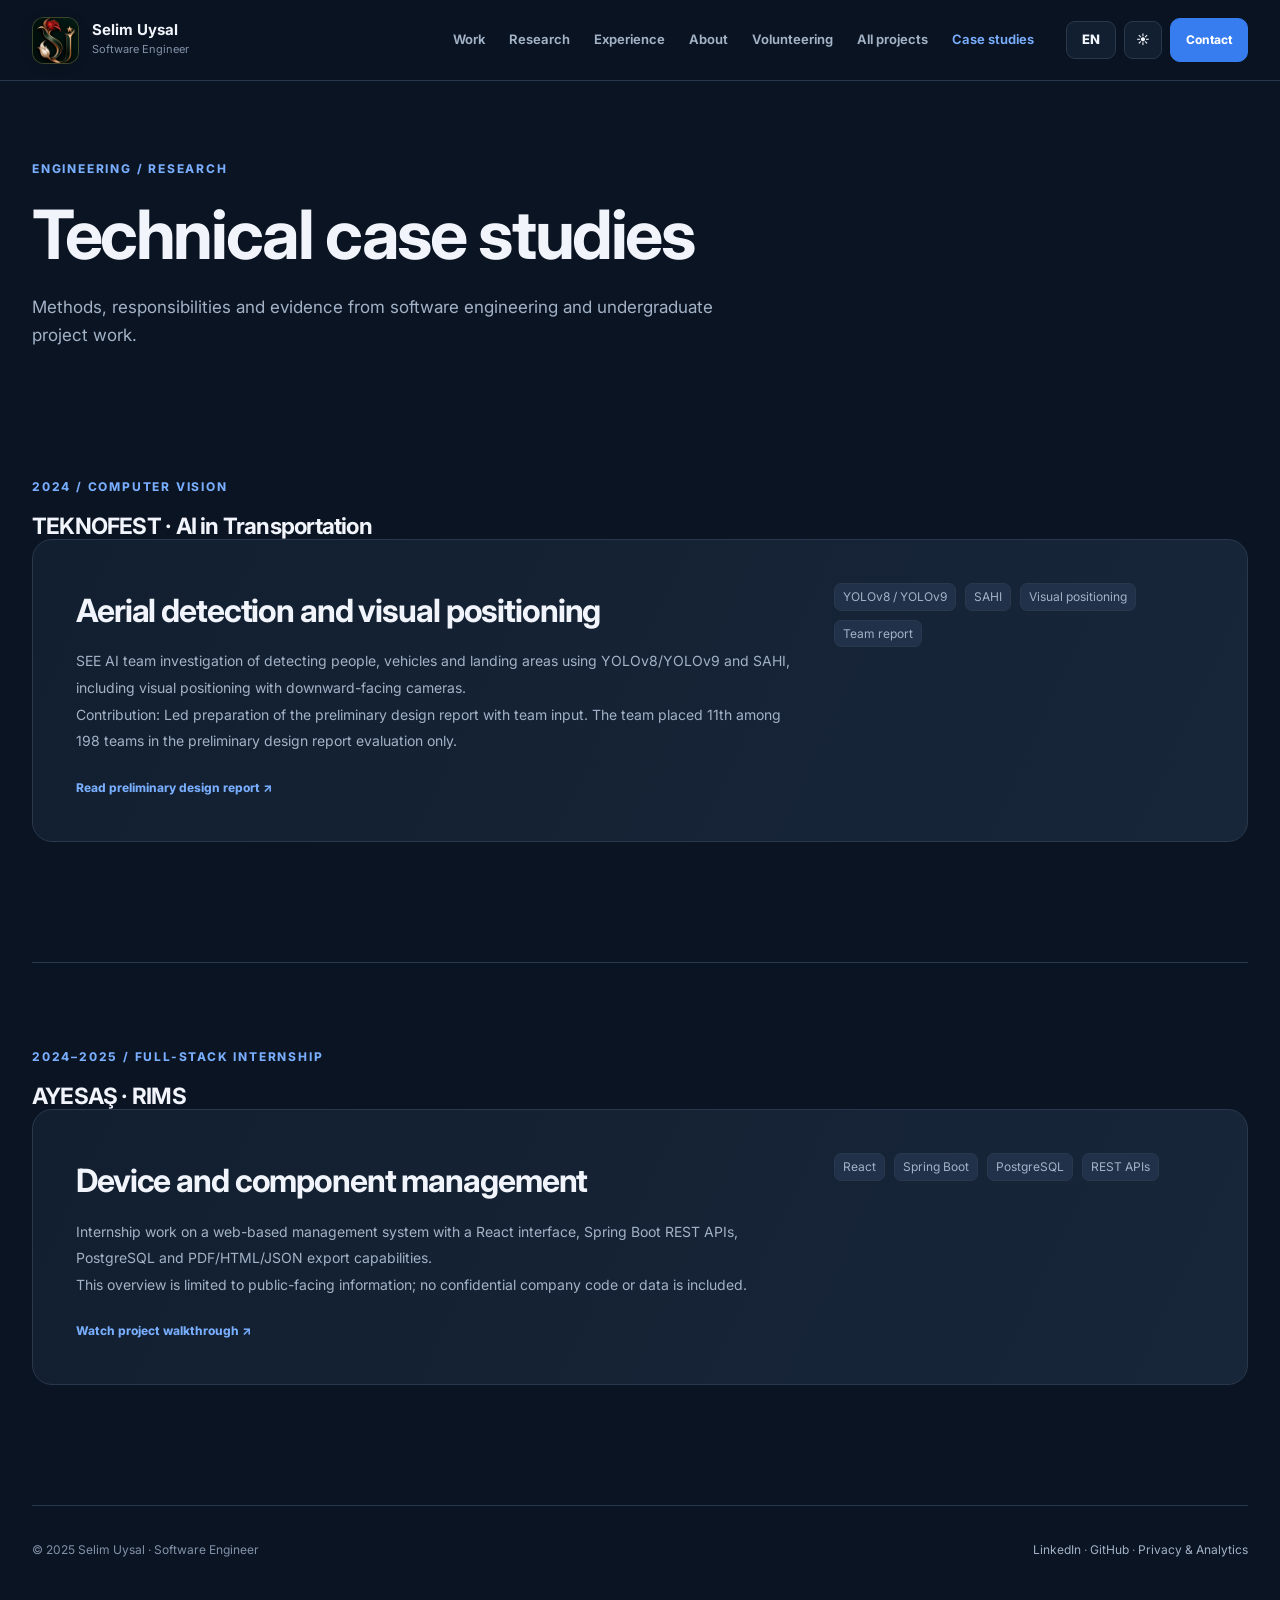
==== commit 138bcdd6: "Add privacy-safe project-level click aggregation and reporting" ====
--- a/case-studies.html
+++ b/case-studies.html
@@ -30,7 +30,7 @@
 <link rel="stylesheet" href="./assets/site.css?v=cards-gradient-20261028">
 <script>try{const t=localStorage.getItem('selim-theme');document.documentElement.dataset.theme=t==='light'?'light':'dark'}catch(e){document.documentElement.dataset.theme='dark'}</script>
 <script defer type="module" src="./assets/site.js?v=analytics-footer-20261030"></script>
-<script defer src="./assets/cookieless-analytics.js?v=20261030-setup"></script>
+<script defer src="./assets/cookieless-analytics.js?v=project-click-details-20261030"></script>
 </head><body data-page="case-studies">
 <div id="app"><!-- PRERENDER:START --><a href="#main" class="skip">Skip to content</a>
 <header class="site-header"><div class="container header-inner"><a href="./index.html" class="identity"><img class="identity-mark" src="./assets/selim-monogram.webp" alt="" width="43" height="43"><span class="identity-name"><strong>Selim Uysal</strong><small>Software Engineer</small></span></a><nav class="nav" aria-label="Primary navigation"><a href="./index.html#work">Work</a><a href="./index.html#research">Research</a><a href="./index.html#experience">Experience</a><a href="./index.html#about">About</a><a href="./index.html#volunteering">Volunteering</a><a href="./projects.html">All projects</a><a href="./case-studies.html" aria-current="page">Case studies</a></nav><div class="header-actions"><button class="lang-btn" data-lang aria-label="Language">EN</button><button class="icon-btn" data-toggle-theme aria-label="Change theme">☀</button><a class="small-cta" href="./index.html#contact">Contact</a><button class="menu-btn" data-menu aria-expanded="false" aria-controls="mobile-nav" aria-label="Toggle navigation">☰</button></div></div><nav class="container mobile-nav" id="mobile-nav" aria-label="Mobile navigation"><a href="./index.html#work">Work</a><a href="./index.html#research">Research</a><a href="./index.html#experience">Experience</a><a href="./index.html#about">About</a><a href="./index.html#volunteering">Volunteering</a><a href="./projects.html">All projects</a><a href="./case-studies.html">Case studies</a><a href="./index.html#contact">Contact</a></nav></header>
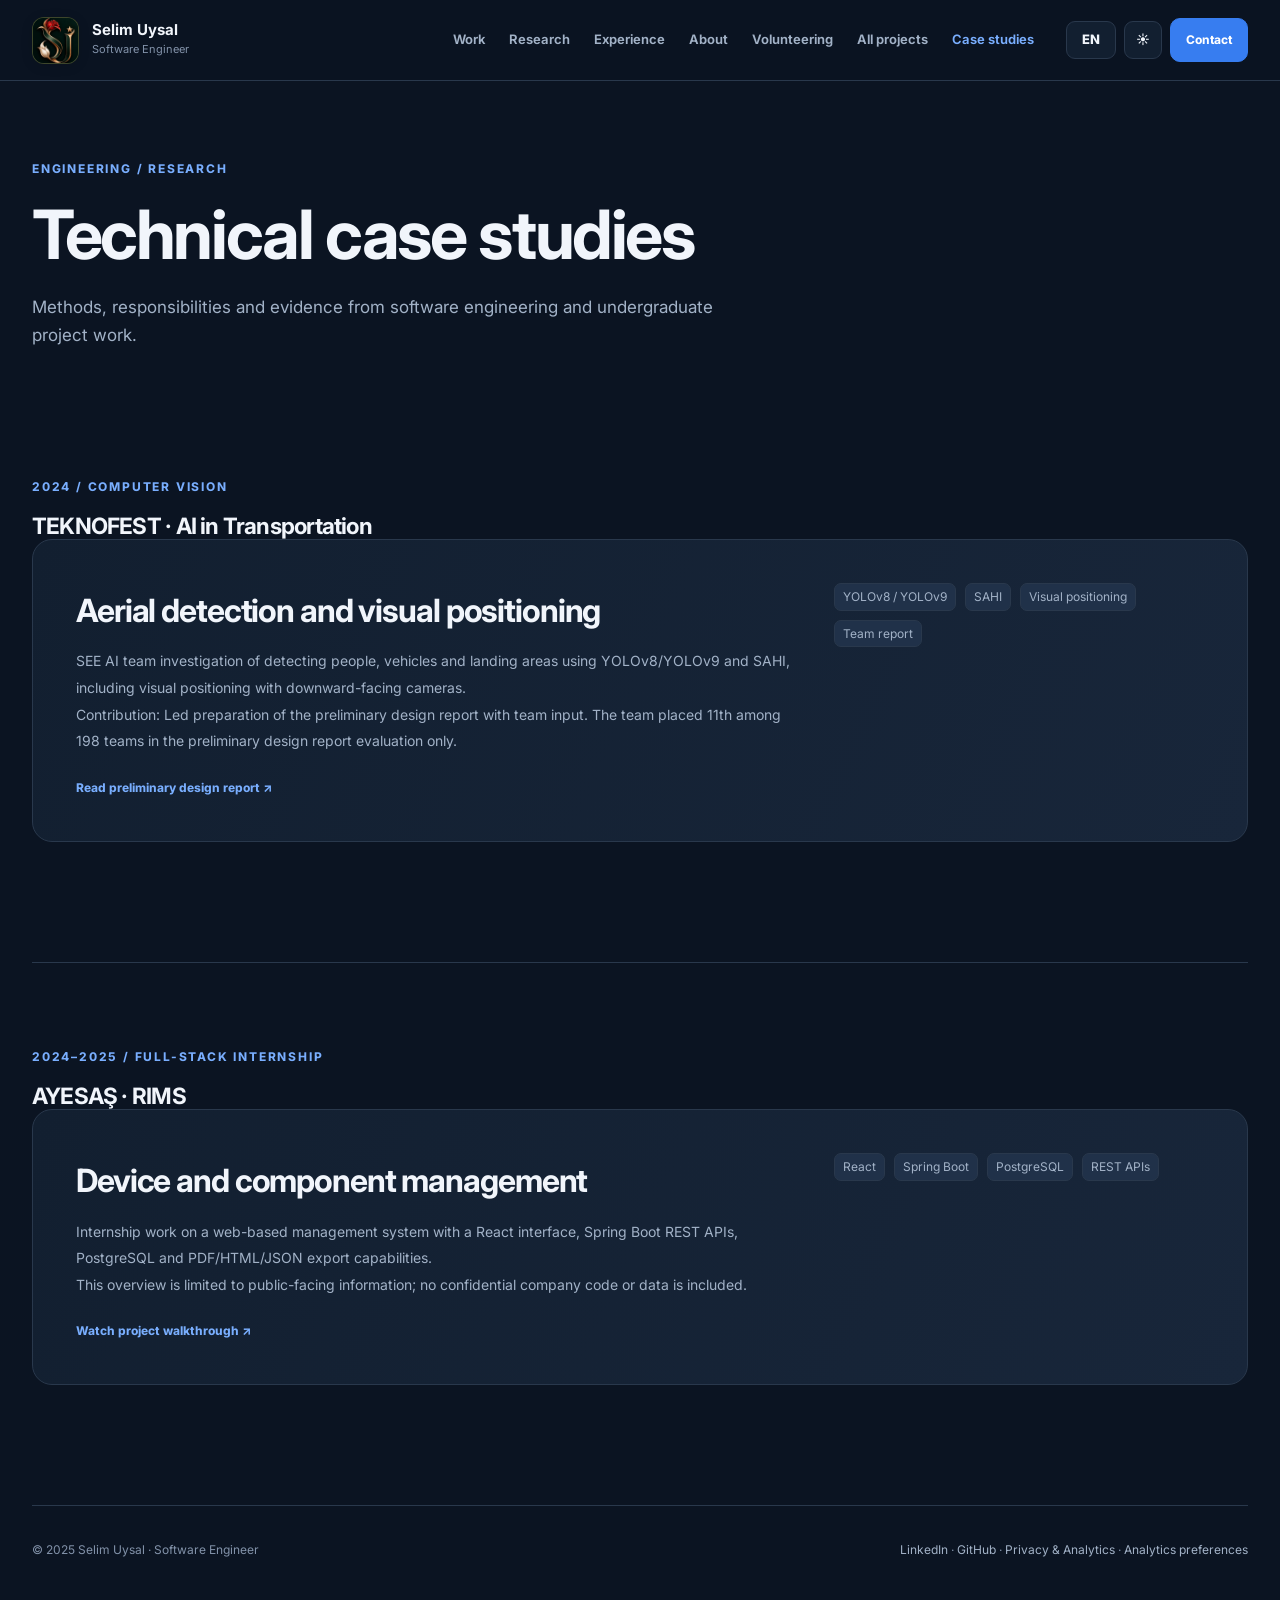
==== commit b96bd529: "Refresh consent popup script and add footer preferences link" ====
--- a/case-studies.html
+++ b/case-studies.html
@@ -30,11 +30,11 @@
 <link rel="stylesheet" href="./assets/site.css?v=cards-gradient-20261028">
 <script>try{const t=localStorage.getItem('selim-theme');document.documentElement.dataset.theme=t==='light'?'light':'dark'}catch(e){document.documentElement.dataset.theme='dark'}</script>
 <script defer type="module" src="./assets/site.js?v=analytics-footer-20261030"></script>
-<script defer src="./assets/cookieless-analytics.js?v=project-click-details-20261030"></script>
+<script defer src="./assets/consent-analytics.js?v=20261030-v3-1"></script>
 </head><body data-page="case-studies">
 <div id="app"><!-- PRERENDER:START --><a href="#main" class="skip">Skip to content</a>
 <header class="site-header"><div class="container header-inner"><a href="./index.html" class="identity"><img class="identity-mark" src="./assets/selim-monogram.webp" alt="" width="43" height="43"><span class="identity-name"><strong>Selim Uysal</strong><small>Software Engineer</small></span></a><nav class="nav" aria-label="Primary navigation"><a href="./index.html#work">Work</a><a href="./index.html#research">Research</a><a href="./index.html#experience">Experience</a><a href="./index.html#about">About</a><a href="./index.html#volunteering">Volunteering</a><a href="./projects.html">All projects</a><a href="./case-studies.html" aria-current="page">Case studies</a></nav><div class="header-actions"><button class="lang-btn" data-lang aria-label="Language">EN</button><button class="icon-btn" data-toggle-theme aria-label="Change theme">☀</button><a class="small-cta" href="./index.html#contact">Contact</a><button class="menu-btn" data-menu aria-expanded="false" aria-controls="mobile-nav" aria-label="Toggle navigation">☰</button></div></div><nav class="container mobile-nav" id="mobile-nav" aria-label="Mobile navigation"><a href="./index.html#work">Work</a><a href="./index.html#research">Research</a><a href="./index.html#experience">Experience</a><a href="./index.html#about">About</a><a href="./index.html#volunteering">Volunteering</a><a href="./projects.html">All projects</a><a href="./case-studies.html">Case studies</a><a href="./index.html#contact">Contact</a></nav></header>
 <main class="container" id="main"><section class="page-hero"><span class="eyebrow">ENGINEERING / RESEARCH</span><h1>Technical case studies</h1><p>Methods, responsibilities and evidence from software engineering and undergraduate project work.</p></section>
 <section class="section" id="teknofest"><span class="kicker">2024 / COMPUTER VISION</span><h2>TEKNOFEST · AI in Transportation</h2><div class="research-band"><div><h3>Aerial detection and visual positioning</h3><p>SEE AI team investigation of detecting people, vehicles and landing areas using YOLOv8/YOLOv9 and SAHI, including visual positioning with downward-facing cameras.</p><p>Contribution: Led preparation of the preliminary design report with team input. The team placed 11th among 198 teams in the preliminary design report evaluation only.</p><div class="project-actions"><a href="./assets/reports/teknofest-ai-transportation.pdf" target="_blank" rel="noopener noreferrer">Read preliminary design report ↗</a></div></div><div class="research-tags"><span class="tag">YOLOv8 / YOLOv9</span><span class="tag">SAHI</span><span class="tag">Visual positioning</span></div></div></section>
-<section class="section" id="rims"><span class="kicker">2024–2025 / FULL-STACK INTERNSHIP</span><h2>AYESAŞ · RIMS</h2><div class="research-band"><div><h3>Device and component management</h3><p>Internship work on a web-based management system with a React interface, Spring Boot REST APIs, PostgreSQL and PDF/HTML/JSON export capabilities.</p><p>This overview is limited to public-facing information; no confidential company code or data is included.</p><div class="project-actions"><a href="https://www.youtube.com/watch?v=ZgHwIUqJTao" target="_blank" rel="noopener noreferrer">Watch project walkthrough ↗</a></div></div><div class="research-tags"><span class="tag">React</span><span class="tag">Spring Boot</span><span class="tag">PostgreSQL</span></div></div></section></main><footer class="container footer"><span>© 2025 Selim Uysal · Software Engineer</span><span><a href="https://github.com/SelimUysal" target="_blank" rel="noopener noreferrer">GitHub</a> · <a href="https://www.linkedin.com/in/seli%CC%87muysal/?locale=en-US" target="_blank" rel="noopener noreferrer">LinkedIn ↗</a> · <a href="./privacy.html">Privacy &amp; Analytics</a></span></footer><!-- PRERENDER:END --></div>
+<section class="section" id="rims"><span class="kicker">2024–2025 / FULL-STACK INTERNSHIP</span><h2>AYESAŞ · RIMS</h2><div class="research-band"><div><h3>Device and component management</h3><p>Internship work on a web-based management system with a React interface, Spring Boot REST APIs, PostgreSQL and PDF/HTML/JSON export capabilities.</p><p>This overview is limited to public-facing information; no confidential company code or data is included.</p><div class="project-actions"><a href="https://www.youtube.com/watch?v=ZgHwIUqJTao" target="_blank" rel="noopener noreferrer">Watch project walkthrough ↗</a></div></div><div class="research-tags"><span class="tag">React</span><span class="tag">Spring Boot</span><span class="tag">PostgreSQL</span></div></div></section></main><footer class="container footer"><span>© 2025 Selim Uysal · Software Engineer</span><span><a href="https://github.com/SelimUysal" target="_blank" rel="noopener noreferrer">GitHub</a> · <a href="https://www.linkedin.com/in/seli%CC%87muysal/?locale=en-US" target="_blank" rel="noopener noreferrer">LinkedIn ↗</a> · <a href="./privacy.html">Privacy &amp; Analytics</a> · <a href="./index.html?analytics=preferences">Analytics preferences</a></span></footer><!-- PRERENDER:END --></div>
 </body></html>
